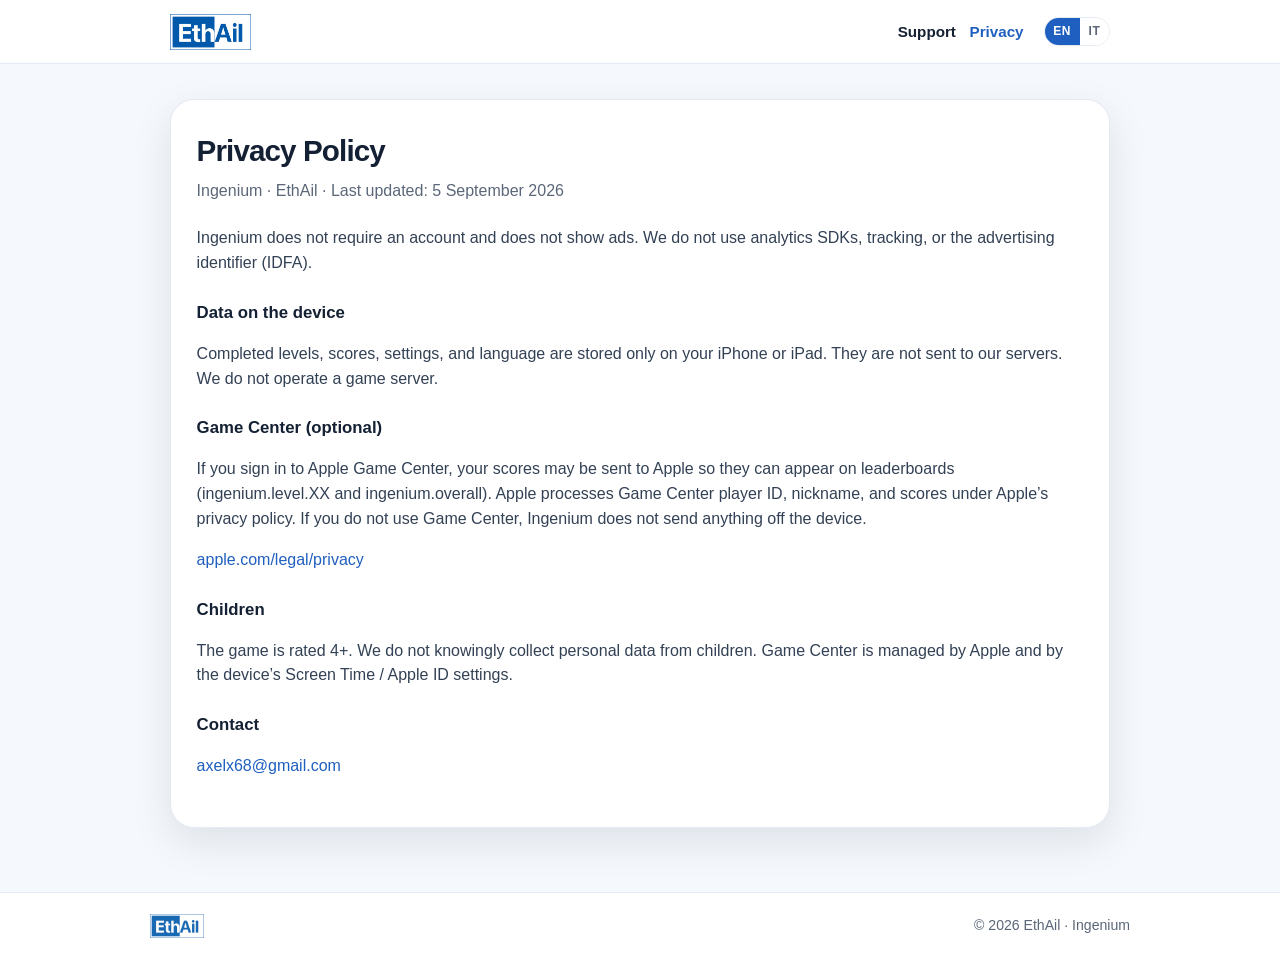
==== privacy.html @ fc9f34c7 "Add files via upload" ====
<!DOCTYPE html>
<html lang="en">
<head>
  <meta charset="utf-8">
  <meta name="viewport" content="width=device-width, initial-scale=1">
  <title>Ingenium — Privacy Policy</title>
  <link rel="icon" href="assets/favicon.png">
  <link rel="apple-touch-icon" href="assets/app-icon.png">
  <link rel="stylesheet" href="styles.css">
</head>
<body>
  <header class="header">
    <div class="header-inner">
      <a class="brand" href="index.html" aria-label="EthAil">
        <img src="assets/ethail-logo.png" alt="EthAil">
      </a>
      <nav class="nav">
        <a href="index.html" data-en="Support" data-it="Supporto">Support</a>
        <a class="active" href="privacy.html">Privacy</a>
        <div class="lang" role="group" aria-label="Language">
          <button type="button" data-lang="en" class="on">EN</button>
          <button type="button" data-lang="it">IT</button>
        </div>
      </nav>
    </div>
  </header>

  <main class="wrap">
    <article class="article">
      <h1 data-en="Privacy Policy" data-it="Informativa privacy">Privacy Policy</h1>
      <p class="meta" data-en="Ingenium · EthAil · Last updated: 5 September 2026" data-it="Ingenium · EthAil · Aggiornata: 5 settembre 2026">Ingenium · EthAil · Last updated: 5 September 2026</p>

      <p data-en="Ingenium does not require an account and does not show ads. We do not use analytics SDKs, tracking, or the advertising identifier (IDFA)." data-it="Ingenium non richiede un account e non mostra pubblicità. Non usiamo SDK di analytics, tracciamento o IDFA.">Ingenium does not require an account and does not show ads. We do not use analytics SDKs, tracking, or the advertising identifier (IDFA).</p>

      <h2 data-en="Data on the device" data-it="Dati sul dispositivo">Data on the device</h2>
      <p data-en="Completed levels, scores, settings, and language are stored only on your iPhone or iPad. They are not sent to our servers. We do not operate a game server." data-it="Livelli completati, punteggi, impostazioni e lingua restano sul tuo iPhone o iPad. Non abbiamo un server di gioco.">Completed levels, scores, settings, and language are stored only on your iPhone or iPad. They are not sent to our servers. We do not operate a game server.</p>

      <h2 data-en="Game Center (optional)" data-it="Game Center (facoltativo)">Game Center (optional)</h2>
      <p data-en="If you sign in to Apple Game Center, your scores may be sent to Apple so they can appear on leaderboards (ingenium.level.XX and ingenium.overall). Apple processes Game Center player ID, nickname, and scores under Apple’s privacy policy. If you do not use Game Center, Ingenium does not send anything off the device." data-it="Se accedi a Game Center, i punteggi possono essere inviati ad Apple per le classifiche (ingenium.level.XX e ingenium.overall). Apple tratta ID giocatore, nickname e score secondo la privacy policy di Apple. Senza Game Center, Ingenium non invia nulla fuori dal dispositivo.">If you sign in to Apple Game Center, your scores may be sent to Apple so they can appear on leaderboards (ingenium.level.XX and ingenium.overall). Apple processes Game Center player ID, nickname, and scores under Apple’s privacy policy. If you do not use Game Center, Ingenium does not send anything off the device.</p>
      <p><a href="https://www.apple.com/legal/privacy/">apple.com/legal/privacy</a></p>

      <h2 data-en="Children" data-it="Minori">Children</h2>
      <p data-en="The game is rated 4+. We do not knowingly collect personal data from children. Game Center is managed by Apple and by the device’s Screen Time / Apple ID settings." data-it="Gioco 4+. Non raccogliamo consapevolmente dati personali di minori. Game Center è gestito da Apple e dalle impostazioni Tempo di utilizzo / Apple ID del dispositivo.">The game is rated 4+. We do not knowingly collect personal data from children. Game Center is managed by Apple and by the device’s Screen Time / Apple ID settings.</p>

      <h2 data-en="Contact" data-it="Contatti">Contact</h2>
      <p><a href="mailto:axelx68@gmail.com">axelx68@gmail.com</a></p>
    </article>
  </main>

  <footer class="footer">
    <div class="footer-inner">
      <img src="assets/ethail-logo.png" alt="EthAil">
      <span>© 2026 EthAil · Ingenium</span>
    </div>
  </footer>
  <script src="site.js"></script>
</body>
</html>
---- styles.css ----
:root {
  --blue: #1f5fbf;
  --blue-dark: #164a96;
  --ink: #142033;
  --muted: #5b6778;
  --line: #e4eaf2;
  --bg: #f5f8fc;
  --card: #ffffff;
  --radius: 18px;
  --shadow: 0 14px 40px rgba(20, 32, 51, 0.10);
}

* { box-sizing: border-box; }
html, body { margin: 0; }
body {
  font-family: -apple-system, BlinkMacSystemFont, "Segoe UI", Helvetica, Arial, sans-serif;
  color: var(--ink);
  background: var(--bg);
  line-height: 1.55;
}

a { color: var(--blue); text-decoration: none; }
a:hover { text-decoration: underline; }

.header {
  background: #fff;
  border-bottom: 1px solid var(--line);
  position: sticky;
  top: 0;
  z-index: 10;
}
.header-inner {
  max-width: 980px;
  margin: 0 auto;
  padding: 0.85rem 1.25rem;
  display: flex;
  align-items: center;
  justify-content: space-between;
  gap: 1rem;
}
.brand img {
  display: block;
  height: 36px;
  width: auto;
}
.nav {
  display: flex;
  align-items: center;
  gap: 0.85rem;
  font-size: 0.95rem;
  font-weight: 600;
}
.nav a { color: var(--ink); }
.nav a.active { color: var(--blue); }
.lang {
  display: inline-flex;
  border: 1px solid var(--line);
  border-radius: 999px;
  overflow: hidden;
  margin-left: 0.4rem;
}
.lang button {
  border: 0;
  background: #fff;
  color: var(--muted);
  font: inherit;
  font-size: 0.75rem;
  font-weight: 700;
  letter-spacing: 0.04em;
  padding: 0.28rem 0.55rem;
  cursor: pointer;
}
.lang button.on {
  background: var(--blue);
  color: #fff;
}

.wrap { max-width: 980px; margin: 0 auto; padding: 2.2rem 1.25rem 4rem; }

.hero {
  display: grid;
  grid-template-columns: auto 1fr;
  gap: 1.4rem 1.6rem;
  align-items: center;
  background: var(--card);
  border: 1px solid var(--line);
  border-radius: 24px;
  padding: 1.6rem 1.7rem;
  box-shadow: var(--shadow);
}
.app-icon {
  width: 88px;
  height: 88px;
  border-radius: 22%;
  box-shadow: 0 8px 20px rgba(31, 95, 191, 0.25);
}
.hero h1 { margin: 0 0 0.25rem; font-size: 2rem; letter-spacing: -0.03em; }
.hero .tag { margin: 0 0 0.9rem; color: var(--muted); }
.cta {
  display: inline-block;
  background: var(--blue);
  color: #fff !important;
  text-decoration: none !important;
  font-weight: 650;
  border-radius: 999px;
  padding: 0.7rem 1.15rem;
}
.cta:hover { background: var(--blue-dark); }

.section-title {
  margin: 2.4rem 0 0.9rem;
  font-size: 1.15rem;
  letter-spacing: -0.02em;
}

.shots {
  display: grid;
  grid-template-columns: repeat(3, 1fr);
  gap: 1rem;
}
.shot {
  background: #0e1a2b;
  border-radius: 28px;
  padding: 0.7rem 0.7rem 1rem;
  text-align: center;
  color: #d5e4f5;
  box-shadow: var(--shadow);
}
.shot img {
  width: 100%;
  height: auto;
  border-radius: 18px;
  display: block;
}
.shot figcaption {
  margin-top: 0.7rem;
  font-size: 0.82rem;
  font-weight: 600;
}

.grid {
  display: grid;
  grid-template-columns: 1fr 1fr;
  gap: 1rem;
}
.card {
  background: var(--card);
  border: 1px solid var(--line);
  border-radius: var(--radius);
  padding: 1.15rem 1.2rem;
}
.card h2 { margin: 0 0 0.45rem; font-size: 1.02rem; }
.card p { margin: 0; color: var(--muted); }
.card p + p { margin-top: 0.7rem; }

.article {
  background: var(--card);
  border: 1px solid var(--line);
  border-radius: 24px;
  padding: 1.7rem 1.6rem 2rem;
  box-shadow: var(--shadow);
}
.article h1 { margin: 0 0 0.35rem; font-size: 1.85rem; letter-spacing: -0.03em; }
.article .meta { margin: 0 0 1.4rem; color: var(--muted); }
.article h2 { margin: 1.5rem 0 0.4rem; font-size: 1.05rem; }
.article p { color: #334155; }
code { font-size: 0.9em; }

.footer {
  border-top: 1px solid var(--line);
  background: #fff;
  padding: 1.3rem 1.25rem 1.8rem;
  color: var(--muted);
  font-size: 0.88rem;
}
.footer-inner {
  max-width: 980px;
  margin: 0 auto;
  display: flex;
  justify-content: space-between;
  gap: 1rem;
  align-items: center;
}
.footer img { height: 24px; width: auto; opacity: 0.9; }

[hidden] { display: none !important; }

@media (max-width: 760px) {
  .hero { grid-template-columns: 1fr; }
  .shots, .grid { grid-template-columns: 1fr; }
  .header-inner { flex-wrap: wrap; }
  .brand img { height: 30px; }
  .footer-inner { flex-direction: column; align-items: flex-start; }
}
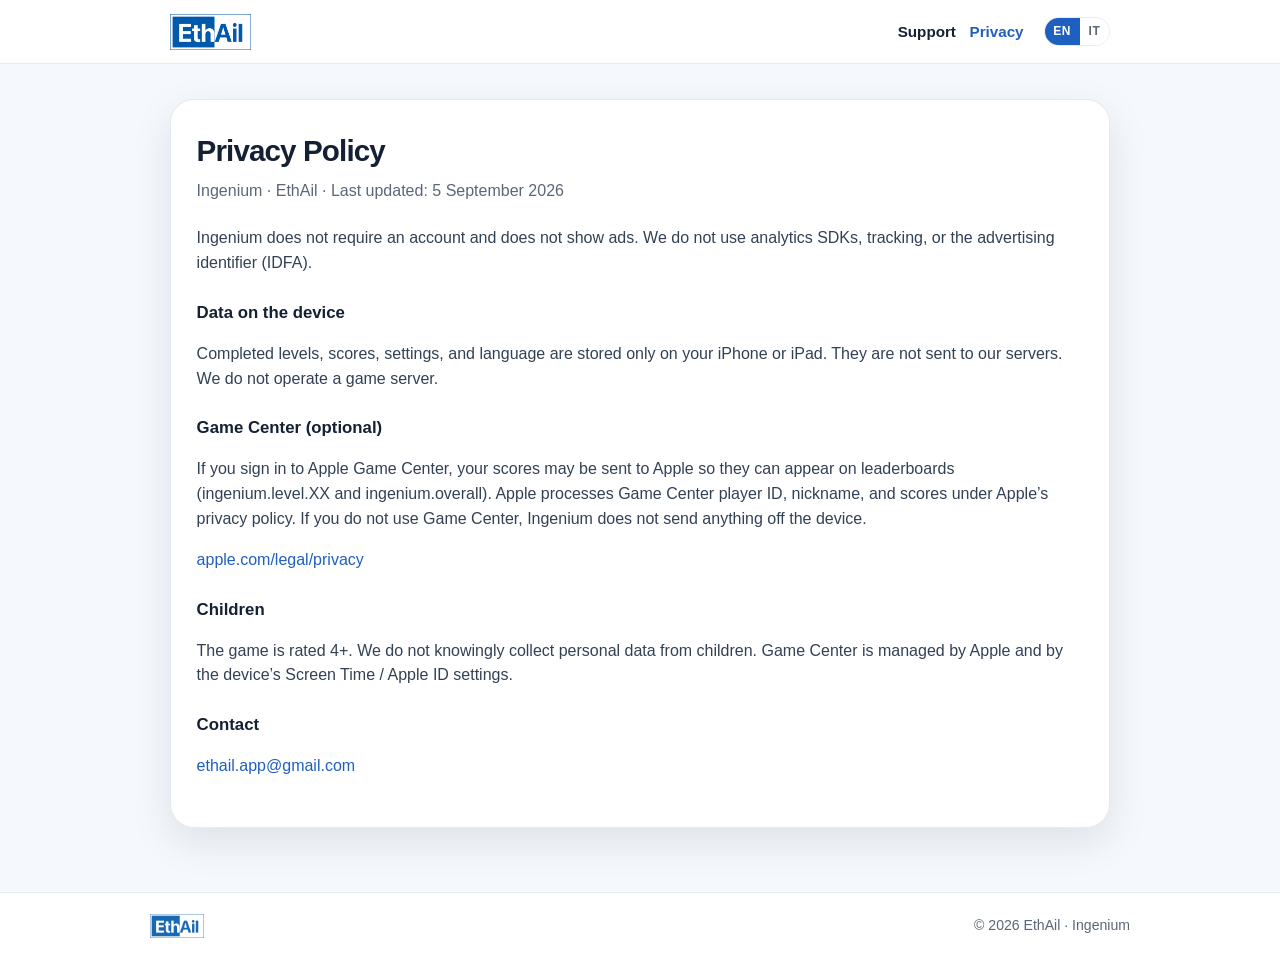
==== commit 77f7f851: "Update contact email and level count on the support pages." ====
--- a/privacy.html
+++ b/privacy.html
@@ -43,7 +43,7 @@
       <p data-en="The game is rated 4+. We do not knowingly collect personal data from children. Game Center is managed by Apple and by the device’s Screen Time / Apple ID settings." data-it="Gioco 4+. Non raccogliamo consapevolmente dati personali di minori. Game Center è gestito da Apple e dalle impostazioni Tempo di utilizzo / Apple ID del dispositivo.">The game is rated 4+. We do not knowingly collect personal data from children. Game Center is managed by Apple and by the device’s Screen Time / Apple ID settings.</p>
 
       <h2 data-en="Contact" data-it="Contatti">Contact</h2>
-      <p><a href="mailto:axelx68@gmail.com">axelx68@gmail.com</a></p>
+      <p><a href="mailto:ethail.app@gmail.com">ethail.app@gmail.com</a></p>
     </article>
   </main>
 
